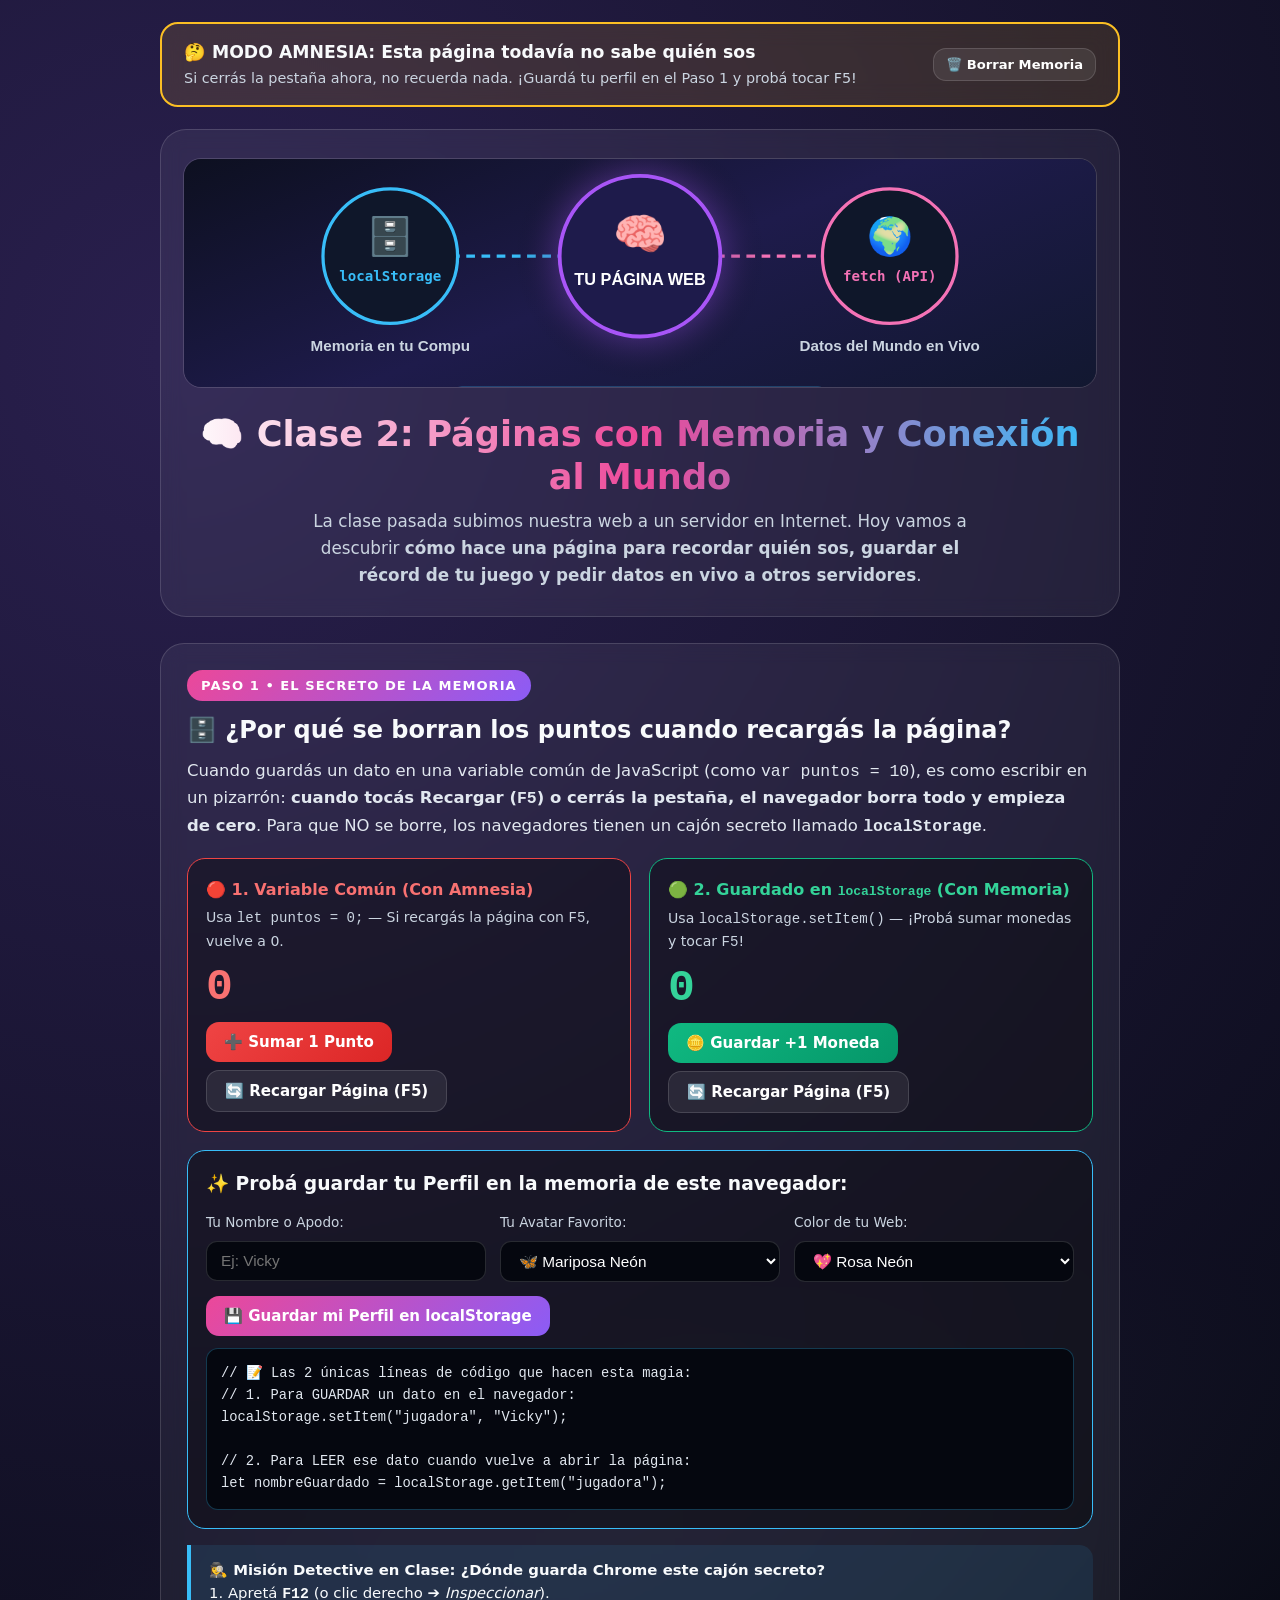
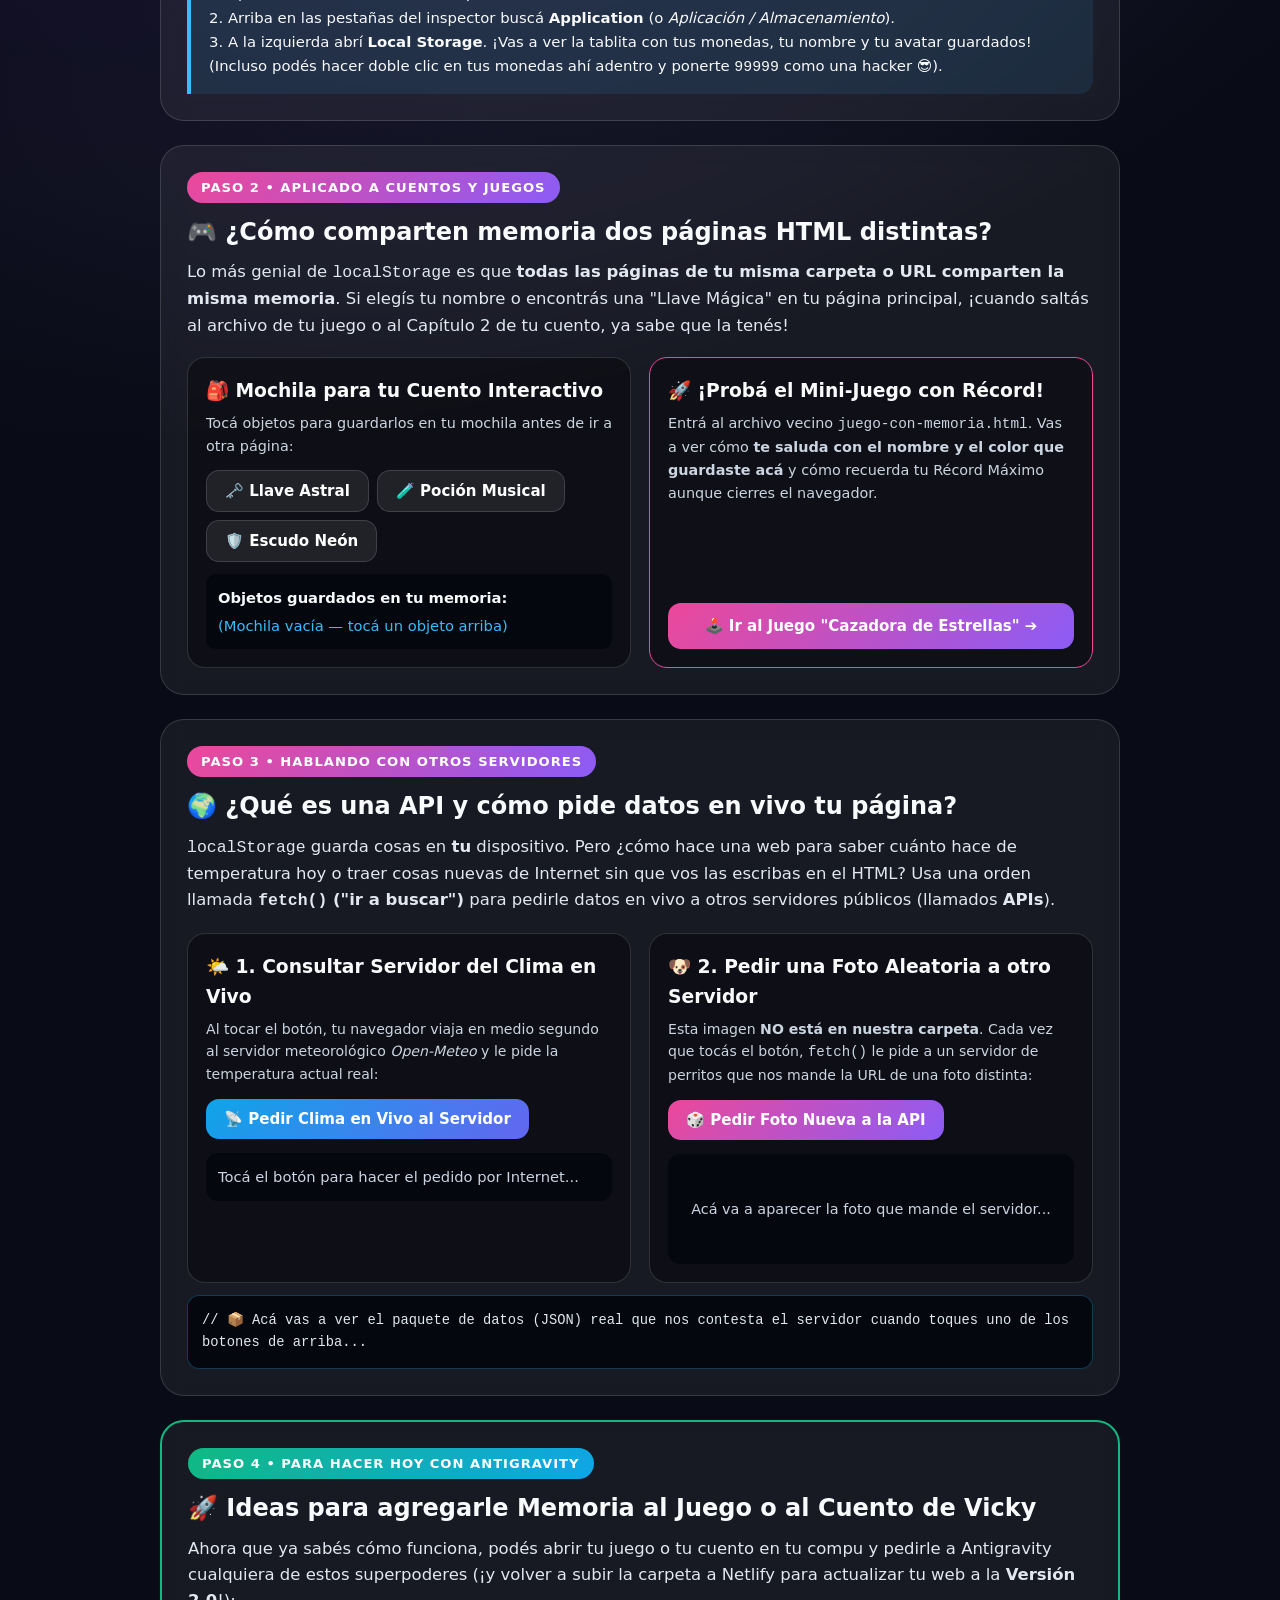
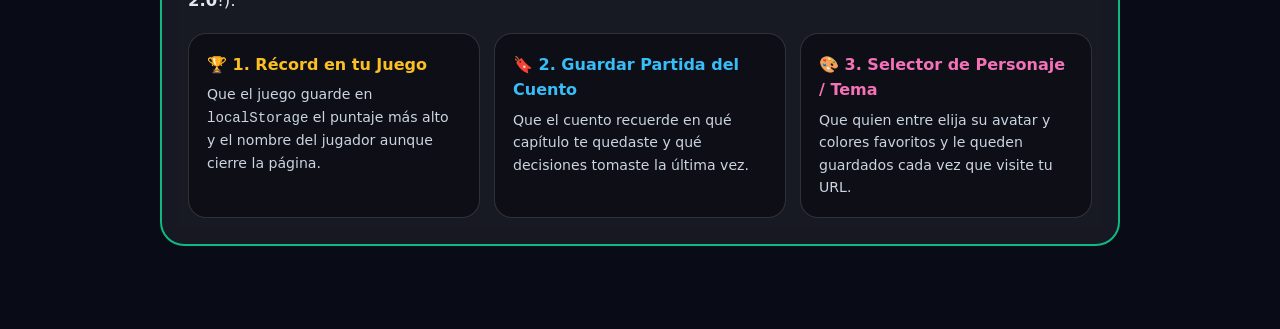
==== clase-2-memoria-y-datos/index.html @ f08ea5d2 "Agregar carpeta completa de Clase 2: Memoria (localStorage) y Datos en Vivo (APIs)" ====
<!DOCTYPE html>
<html lang="es">
<head>
  <meta charset="UTF-8">
  <meta name="viewport" content="width=device-width, initial-scale=1.0">
  <title>🧠 Clase 2: Cómo las Páginas Web tienen Memoria y Datos en Vivo</title>
  <link rel="stylesheet" href="estilos.css">
</head>
<body>

  <!-- Audios reales en nuestra carpeta -->
  <audio id="snd-moneda" src="audios/moneda-magica.wav"></audio>
  <audio id="snd-record" src="audios/super-record.wav"></audio>

  <div class="contenedor">

    <!-- 🚦 DETECTOR DE MEMORIA EN VIVO -->
    <div class="barra-memoria" id="banner-memoria">
      <div>
        <div id="titulo-memoria" style="font-weight: 800; font-size: 1.08rem;">
          🤔 MODO AMNESIA: Esta página todavía no sabe quién sos
        </div>
        <div id="sub-memoria" style="font-size: 0.9rem; color: var(--gris);">
          Si cerrás la pestaña ahora, no recuerda nada. ¡Guardá tu perfil en el Paso 1 y probá tocar F5!
        </div>
      </div>
      <button class="btn btn-borde" onclick="borrarTodaLaMemoria()" style="font-size:0.82rem; padding:8px 12px;">
        🗑️ Borrar Memoria
      </button>
    </div>

    <!-- 🌟 PORTADA -->
    <header class="hero">
      <img src="imagenes/cerebro-web.svg" alt="La Memoria de la Web">
      <h1 id="saludo-principal">🧠 Clase 2: Páginas con Memoria y Conexión al Mundo</h1>
      <p style="color: var(--gris); max-width: 680px; margin: 0 auto; font-size: 1.05rem;">
        La clase pasada subimos nuestra web a un servidor en Internet. Hoy vamos a descubrir <strong>cómo hace una página para recordar quién sos, guardar el récord de tu juego y pedir datos en vivo a otros servidores</strong>.
      </p>
    </header>

    <!-- =====================================================================
         PASO 1: POR QUÉ UNA WEB TIENE AMNESIA VS LOCALSTORAGE
         ===================================================================== -->
    <section class="paso-card">
      <span class="etiqueta-paso">Paso 1 • El Secreto de la Memoria</span>
      <h2>🗄️ ¿Por qué se borran los puntos cuando recargás la página?</h2>
      <p class="texto-guia">
        Cuando guardás un dato en una variable común de JavaScript (como <code>var puntos = 10</code>), es como escribir en un pizarrón: <strong>cuando tocás Recargar (<code>F5</code>) o cerrás la pestaña, el navegador borra todo y empieza de cero</strong>. Para que NO se borre, los navegadores tienen un cajón secreto llamado <strong><code>localStorage</code></strong>.
      </p>

      <div class="grilla-2">
        <!-- Contador SIN memoria -->
        <div class="caja-interna" style="border-color: var(--rojo);">
          <strong style="color: #f87171;">🔴 1. Variable Común (Con Amnesia)</strong>
          <p style="font-size: 0.88rem; color: var(--gris); margin-top: 4px;">
            Usa <code>let puntos = 0;</code> — Si recargás la página con <code>F5</code>, vuelve a 0.
          </p>
          <div class="numero-gigante" id="num-amnesia" style="color: #f87171;">0</div>
          <div style="display:flex; gap:8px; flex-wrap:wrap;">
            <button class="btn btn-rojo" onclick="sumarAmnesia()">➕ Sumar 1 Punto</button>
            <button class="btn btn-borde" onclick="location.reload()">🔄 Recargar Página (F5)</button>
          </div>
        </div>

        <!-- Contador CON localStorage -->
        <div class="caja-interna" style="border-color: var(--verde);">
          <strong style="color: #34d399;">🟢 2. Guardado en <code>localStorage</code> (Con Memoria)</strong>
          <p style="font-size: 0.88rem; color: var(--gris); margin-top: 4px;">
            Usa <code>localStorage.setItem()</code> — ¡Probá sumar monedas y tocar <code>F5</code>!
          </p>
          <div class="numero-gigante" id="num-memoria" style="color: #34d399;">0</div>
          <div style="display:flex; gap:8px; flex-wrap:wrap;">
            <button class="btn btn-verde" onclick="sumarMemoria()">🪙 Guardar +1 Moneda</button>
            <button class="btn btn-borde" onclick="location.reload()">🔄 Recargar Página (F5)</button>
          </div>
        </div>
      </div>

      <!-- Personalizador de Perfil en LocalStorage -->
      <div class="caja-interna" style="margin-top: 18px; border-color: var(--cyan);">
        <h3 style="margin-bottom: 10px;">✨ Probá guardar tu Perfil en la memoria de este navegador:</h3>
        <div class="grilla-3">
          <div>
            <label style="font-size:0.85rem; color:var(--gris);">Tu Nombre o Apodo:</label>
            <input type="text" id="inp-nombre" placeholder="Ej: Vicky">
          </div>
          <div>
            <label style="font-size:0.85rem; color:var(--gris);">Tu Avatar Favorito:</label>
            <select id="inp-avatar">
              <option value="🦋">🦋 Mariposa Neón</option>
              <option value="🚀">🚀 Astronauta</option>
              <option value="🎸">🎸 Estrella de Rock</option>
              <option value="🐱">🐱 Gatito Gamer</option>
              <option value="⚡">⚡ Rayo Mágico</option>
            </select>
          </div>
          <div>
            <label style="font-size:0.85rem; color:var(--gris);">Color de tu Web:</label>
            <select id="inp-color">
              <option value="#ec4899">💖 Rosa Neón</option>
              <option value="#38bdf8">💎 Cian Eléctrico</option>
              <option value="#10b981">🍀 Verde Esmeralda</option>
              <option value="#f59e0b">🌟 Dorado Solar</option>
            </select>
          </div>
        </div>
        <button class="btn" style="margin-top: 14px;" onclick="guardarPerfil()">
          💾 Guardar mi Perfil en localStorage
        </button>

        <div class="codigo-box">// 📝 Las 2 únicas líneas de código que hacen esta magia:
// 1. Para GUARDAR un dato en el navegador:
localStorage.setItem("jugadora", "Vicky");

// 2. Para LEER ese dato cuando vuelve a abrir la página:
let nombreGuardado = localStorage.getItem("jugadora");</div>
      </div>

      <div class="nota-detective">
        <strong>🕵️‍♀️ Misión Detective en Clase: ¿Dónde guarda Chrome este cajón secreto?</strong><br>
        1. Apretá <strong><code>F12</code></strong> (o clic derecho ➔ <em>Inspeccionar</em>).<br>
        2. Arriba en las pestañas del inspector buscá <strong>Application</strong> (o <em>Aplicación / Almacenamiento</em>).<br>
        3. A la izquierda abrí <strong>Local Storage</strong>. ¡Vas a ver la tablita con tus monedas, tu nombre y tu avatar guardados! (Incluso podés hacer doble clic en tus monedas ahí adentro y ponerte <code>99999</code> como una hacker 😎).
      </div>
    </section>

    <!-- =====================================================================
         PASO 2: MOCHILA DE CUENTO Y JUEGO CON RÉCORD COMPARTIDO
         ===================================================================== -->
    <section class="paso-card">
      <span class="etiqueta-paso">Paso 2 • Aplicado a Cuentos y Juegos</span>
      <h2>🎮 ¿Cómo comparten memoria dos páginas HTML distintas?</h2>
      <p class="texto-guia">
        Lo más genial de <code>localStorage</code> es que <strong>todas las páginas de tu misma carpeta o URL comparten la misma memoria</strong>. Si elegís tu nombre o encontrás una "Llave Mágica" en tu página principal, ¡cuando saltás al archivo de tu juego o al Capítulo 2 de tu cuento, ya sabe que la tenés!
      </p>

      <div class="grilla-2">
        <!-- Mochila de Inventario para Cuentos -->
        <div class="caja-interna">
          <h3>🎒 Mochila para tu Cuento Interactivo</h3>
          <p style="font-size:0.9rem; color:var(--gris); margin: 6px 0 12px;">
            Tocá objetos para guardarlos en tu mochila antes de ir a otra página:
          </p>
          <div style="display:flex; gap:8px; flex-wrap:wrap; margin-bottom:12px;">
            <button class="btn btn-borde" onclick="toggleItem('🗝️ Llave Astral')">🗝️ Llave Astral</button>
            <button class="btn btn-borde" onclick="toggleItem('🧪 Poción Musical')">🧪 Poción Musical</button>
            <button class="btn btn-borde" onclick="toggleItem('🛡️ Escudo Neón')">🛡️ Escudo Neón</button>
          </div>
          <div style="background:#05070f; padding:12px; border-radius:10px; font-size:0.92rem;">
            <strong>Objetos guardados en tu memoria:</strong>
            <div id="vista-mochila" style="color:var(--cyan); margin-top:4px;">(Mochila vacía)</div>
          </div>
        </div>

        <!-- Salto al Mini-Juego con Memoria -->
        <div class="caja-interna" style="display:flex; flex-direction:column; justify-content:space-between; border-color: var(--acento);">
          <div>
            <h3>🚀 ¡Probá el Mini-Juego con Récord!</h3>
            <p style="font-size:0.9rem; color:var(--gris); margin: 6px 0 14px;">
              Entrá al archivo vecino <code>juego-con-memoria.html</code>. Vas a ver cómo <strong>te saluda con el nombre y el color que guardaste acá</strong> y cómo recuerda tu Récord Máximo aunque cierres el navegador.
            </p>
          </div>
          <a class="btn" href="juego-con-memoria.html">
            🕹️ Ir al Juego "Cazadora de Estrellas" ➔
          </a>
        </div>
      </div>
    </section>

    <!-- =====================================================================
         PASO 3: CONEXIÓN AL MUNDO REAL (FETCH Y APIs)
         ===================================================================== -->
    <section class="paso-card">
      <span class="etiqueta-paso">Paso 3 • Hablando con Otros Servidores</span>
      <h2>🌍 ¿Qué es una API y cómo pide datos en vivo tu página?</h2>
      <p class="texto-guia">
        <code>localStorage</code> guarda cosas en <strong>tu</strong> dispositivo. Pero ¿cómo hace una web para saber cuánto hace de temperatura hoy o traer cosas nuevas de Internet sin que vos las escribas en el HTML? Usa una orden llamada <strong><code>fetch()</code> ("ir a buscar")</strong> para pedirle datos en vivo a otros servidores públicos (llamados <strong>APIs</strong>).
      </p>

      <div class="grilla-2">
        <!-- Botón 1: Clima Real en Vivo -->
        <div class="caja-interna">
          <h3>🌤️ 1. Consultar Servidor del Clima en Vivo</h3>
          <p style="font-size:0.88rem; color:var(--gris); margin:6px 0 14px;">
            Al tocar el botón, tu navegador viaja en medio segundo al servidor meteorológico <em>Open-Meteo</em> y le pide la temperatura actual real:
          </p>
          <button class="btn btn-cyan" onclick="pedirClimaReal()">
            📡 Pedir Clima en Vivo al Servidor
          </button>
          <div id="resultado-clima" style="margin-top:14px; padding:12px; border-radius:12px; background:#05070f; font-size:0.92rem; color:var(--gris);">
            Tocá el botón para hacer el pedido por Internet...
          </div>
        </div>

        <!-- Botón 2: Personaje / Mascota desde otro Servidor -->
        <div class="caja-interna">
          <h3>🐶 2. Pedir una Foto Aleatoria a otro Servidor</h3>
          <p style="font-size:0.88rem; color:var(--gris); margin:6px 0 14px;">
            Esta imagen <strong>NO está en nuestra carpeta</strong>. Cada vez que tocás el botón, <code>fetch()</code> le pide a un servidor de perritos que nos mande la URL de una foto distinta:
          </p>
          <button class="btn" onclick="pedirPerritoReal()">
            🎲 Pedir Foto Nueva a la API
          </button>
          <div id="resultado-perrito" style="margin-top:14px; text-align:center; min-height:110px; display:flex; align-items:center; justify-content:center; background:#05070f; border-radius:12px; padding:10px;">
            <span style="color:var(--gris); font-size:0.9rem;">Acá va a aparecer la foto que mande el servidor...</span>
          </div>
        </div>
      </div>

      <div class="codigo-box" id="box-json-vivo">// 📦 Acá vas a ver el paquete de datos (JSON) real que nos contesta el servidor cuando toques uno de los botones de arriba...</div>
    </section>

    <!-- =====================================================================
         PASO 4: RESUMEN PARA USAR EN LOS PROYECTOS DE VICKY
         ===================================================================== -->
    <section class="paso-card" style="border: 2px solid var(--verde);">
      <span class="etiqueta-paso" style="background: linear-gradient(135deg, #10b981, #0ea5e9);">Paso 4 • Para hacer hoy con Antigravity</span>
      <h2>🚀 Ideas para agregarle Memoria al Juego o al Cuento de Vicky</h2>
      <p class="texto-guia">
        Ahora que ya sabés cómo funciona, podés abrir tu juego o tu cuento en tu compu y pedirle a Antigravity cualquiera de estos superpoderes (¡y volver a subir la carpeta a Netlify para actualizar tu web a la <strong>Versión 2.0</strong>!):
      </p>

      <div class="grilla-3">
        <div class="caja-interna">
          <strong style="color:var(--ambar);">🏆 1. Récord en tu Juego</strong>
          <p style="font-size:0.88rem; color:var(--gris); margin-top:6px;">
            Que el juego guarde en <code>localStorage</code> el puntaje más alto y el nombre del jugador aunque cierre la página.
          </p>
        </div>
        <div class="caja-interna">
          <strong style="color:var(--cyan);">🔖 2. Guardar Partida del Cuento</strong>
          <p style="font-size:0.88rem; color:var(--gris); margin-top:6px;">
            Que el cuento recuerde en qué capítulo te quedaste y qué decisiones tomaste la última vez.
          </p>
        </div>
        <div class="caja-interna">
          <strong style="color:#f472b6;">🎨 3. Selector de Personaje / Tema</strong>
          <p style="font-size:0.88rem; color:var(--gris); margin-top:6px;">
            Que quien entre elija su avatar y colores favoritos y le queden guardados cada vez que visite tu URL.
          </p>
        </div>
      </div>
    </section>

  </div>

  <script>
    // 1. Variable común (se borra al recargar)
    let puntosConAmnesia = 0;

    function sonarMoneda() {
      const a = document.getElementById('snd-moneda');
      a.currentTime = 0;
      a.play().catch(() => {});
    }

    function sonarRecord() {
      const a = document.getElementById('snd-record');
      a.currentTime = 0;
      a.play().catch(() => {});
    }

    function sumarAmnesia() {
      puntosConAmnesia = puntosConAmnesia + 1;
      document.getElementById('num-amnesia').textContent = puntosConAmnesia;
    }

    function sumarMemoria() {
      sonarMoneda();
      let monedasActuales = Number(localStorage.getItem('vicky_monedas') || 0);
      monedasActuales = monedasActuales + 1;
      localStorage.setItem('vicky_monedas', monedasActuales);
      document.getElementById('num-memoria').textContent = monedasActuales;
    }

    function guardarPerfil() {
      const nombre = document.getElementById('inp-nombre').value.trim() || 'Vicky';
      const avatar = document.getElementById('inp-avatar').value;
      const color = document.getElementById('inp-color').value;

      localStorage.setItem('vicky_nombre', nombre);
      localStorage.setItem('vicky_avatar', avatar);
      localStorage.setItem('vicky_color', color);

      sonarRecord();
      cargarDatosGuardados();
    }

    function toggleItem(item) {
      sonarMoneda();
      let mochila = JSON.parse(localStorage.getItem('vicky_mochila') || '[]');
      if (mochila.includes(item)) {
        mochila = mochila.filter(x => x !== item);
      } else {
        mochila.push(item);
      }
      localStorage.setItem('vicky_mochila', JSON.stringify(mochila));
      mostrarMochila();
    }

    function mostrarMochila() {
      const mochila = JSON.parse(localStorage.getItem('vicky_mochila') || '[]');
      const div = document.getElementById('vista-mochila');
      div.textContent = mochila.length > 0 ? mochila.join('  •  ') : '(Mochila vacía — tocá un objeto arriba)';
    }

    function cargarDatosGuardados() {
      // Monedas
      const monedas = Number(localStorage.getItem('vicky_monedas') || 0);
      document.getElementById('num-memoria').textContent = monedas;

      // Perfil
      const nombre = localStorage.getItem('vicky_nombre');
      const avatar = localStorage.getItem('vicky_avatar') || '🦋';
      const color = localStorage.getItem('vicky_color') || '#ec4899';

      document.documentElement.style.setProperty('--acento', color);

      if (nombre) {
        document.getElementById('inp-nombre').value = nombre;
        document.getElementById('inp-avatar').value = avatar;
        document.getElementById('inp-color').value = color;

        const banner = document.getElementById('banner-memoria');
        banner.classList.add('activa');
        document.getElementById('titulo-memoria').innerHTML = `🧠 ¡MEMORIA ACTIVADA! Hola de nuevo, ${avatar} ${nombre}`;
        document.getElementById('sub-memoria').innerHTML = `Leído automáticamente desde <code>localStorage</code>. ¡Aunque cierres la pestaña o toques F5, el navegador te recuerda!`;
        document.getElementById('saludo-principal').textContent = `${avatar} El Laboratorio con Memoria de ${nombre}`;
      }

      mostrarMochila();
    }

    function borrarTodaLaMemoria() {
      localStorage.clear();
      location.reload();
    }

    // PASO 3: Pedidos reales a APIs públicas con fetch()
    async function pedirClimaReal() {
      const caja = document.getElementById('resultado-clima');
      const jsonBox = document.getElementById('box-json-vivo');
      caja.innerHTML = '⏳ Viajando al servidor de Open-Meteo...';
      try {
        const resp = await fetch('https://api.open-meteo.com/v1/forecast?latitude=-34.6037&longitude=-58.3816&current_weather=true');
        const datos = await resp.json();
        sonarMoneda();
        const temp = datos.current_weather.temperature;
        const viento = datos.current_weather.windspeed;
        caja.innerHTML = `<strong style="color:#34d399; font-size:1.1rem;">🌡️ Temperatura actual: ${temp} °C</strong><br><span style="color:#cbd5e1;">💨 Viento: ${viento} km/h (Datos traídos en vivo desde otro servidor)</span>`;
        jsonBox.textContent = '// 📦 Respuesta real en formato JSON que mandó el servidor del clima:\n' + JSON.stringify(datos.current_weather, null, 2);
      } catch (err) {
        caja.innerHTML = '⚠️ Necesitás estar conectada a Internet para consultar el servidor del clima.';
      }
    }

    async function pedirPerritoReal() {
      const caja = document.getElementById('resultado-perrito');
      const jsonBox = document.getElementById('box-json-vivo');
      caja.innerHTML = '⏳ Pidiendo foto al servidor...';
      try {
        const resp = await fetch('https://dog.ceo/api/breeds/image/random');
        const datos = await resp.json();
        sonarRecord();
        caja.innerHTML = `<img src="${datos.message}" alt="Perrito de la API" style="max-height:170px; border-radius:12px; border:2px solid var(--acento);">`;
        jsonBox.textContent = '// 📦 Respuesta real en formato JSON que mandó el servidor Dog CEO:\n' + JSON.stringify(datos, null, 2);
      } catch (err) {
        caja.innerHTML = '⚠️ Necesitás conexión a Internet para pedir la imagen a la API.';
      }
    }

    window.addEventListener('DOMContentLoaded', cargarDatosGuardados);
  </script>
</body>
</html>
---- clase-2-memoria-y-datos/estilos.css ----
:root {
  --acento: #ec4899;
  --secundario: #8b5cf6;
  --cyan: #38bdf8;
  --verde: #10b981;
  --ambar: #fbbf24;
  --rojo: #ef4444;
  --fondo: #090b16;
  --tarjeta: rgba(255, 255, 255, 0.06);
  --borde: rgba(255, 255, 255, 0.14);
  --texto: #f8fafc;
  --gris: #cbd5e1;
}

* { box-sizing: border-box; margin: 0; padding: 0; }

body {
  font-family: 'Segoe UI', system-ui, -apple-system, sans-serif;
  background: radial-gradient(circle at 15% 10%, rgba(139, 92, 246, 0.25) 0%, var(--fondo) 50%),
              radial-gradient(circle at 85% 85%, rgba(56, 189, 248, 0.18) 0%, var(--fondo) 55%);
  color: var(--texto);
  min-height: 100vh;
  padding: 22px 16px 70px;
  line-height: 1.6;
}

.contenedor { max-width: 960px; margin: 0 auto; }

.barra-memoria {
  display: flex;
  flex-wrap: wrap;
  align-items: center;
  justify-content: space-between;
  gap: 12px;
  padding: 15px 22px;
  border-radius: 18px;
  margin-bottom: 22px;
  background: rgba(251, 191, 36, 0.13);
  border: 2px solid var(--ambar);
  backdrop-filter: blur(12px);
  transition: all 0.3s ease;
}

.barra-memoria.activa {
  background: rgba(16, 185, 129, 0.16);
  border-color: var(--verde);
  box-shadow: 0 0 28px rgba(16, 185, 129, 0.2);
}

.hero {
  text-align: center;
  background: var(--tarjeta);
  border: 1px solid var(--borde);
  border-radius: 26px;
  padding: 28px 22px;
  margin-bottom: 26px;
  backdrop-filter: blur(10px);
}

.hero img {
  width: 100%;
  max-height: 230px;
  object-fit: cover;
  border-radius: 18px;
  margin-bottom: 18px;
  border: 1px solid var(--borde);
}

h1 {
  font-size: 2.2rem;
  line-height: 1.2;
  margin-bottom: 10px;
  background: linear-gradient(90deg, #fff, var(--acento), var(--cyan));
  -webkit-background-clip: text;
  -webkit-text-fill-color: transparent;
}

.paso-card {
  background: var(--tarjeta);
  border: 1px solid var(--borde);
  border-radius: 24px;
  padding: 26px;
  margin-bottom: 24px;
  backdrop-filter: blur(10px);
}

.etiqueta-paso {
  display: inline-block;
  background: linear-gradient(135deg, var(--acento), var(--secundario));
  color: #fff;
  font-weight: 800;
  font-size: 0.82rem;
  text-transform: uppercase;
  letter-spacing: 1px;
  padding: 5px 14px;
  border-radius: 999px;
  margin-bottom: 10px;
}

.paso-card h2 { font-size: 1.5rem; margin-bottom: 8px; }
.texto-guia { color: #e2e8f0; font-size: 1.03rem; margin-bottom: 18px; }

.grilla-2 {
  display: grid;
  grid-template-columns: repeat(auto-fit, minmax(290px, 1fr));
  gap: 18px;
}

.grilla-3 {
  display: grid;
  grid-template-columns: repeat(auto-fit, minmax(220px, 1fr));
  gap: 14px;
}

.caja-interna {
  background: rgba(0, 0, 0, 0.36);
  border: 1px solid var(--borde);
  border-radius: 18px;
  padding: 18px;
}

.numero-gigante {
  font-size: 2.8rem;
  font-weight: 800;
  line-height: 1.1;
  margin: 10px 0;
  font-family: Consolas, monospace;
}

.btn {
  display: inline-flex;
  align-items: center;
  justify-content: center;
  gap: 8px;
  font-family: inherit;
  font-weight: 700;
  font-size: 0.94rem;
  padding: 11px 18px;
  border-radius: 13px;
  border: none;
  cursor: pointer;
  text-decoration: none;
  color: #fff;
  background: linear-gradient(135deg, var(--acento), var(--secundario));
  transition: transform 0.15s ease, opacity 0.15s ease;
}

.btn:hover { transform: translateY(-2px); opacity: 0.95; }
.btn-verde { background: linear-gradient(135deg, #10b981, #059669); }
.btn-cyan { background: linear-gradient(135deg, #0ea5e9, #6366f1); }
.btn-rojo { background: linear-gradient(135deg, #ef4444, #dc2626); }
.btn-borde { background: rgba(255,255,255,0.08); border: 1px solid var(--borde); }

.codigo-box {
  font-family: Consolas, 'Courier New', monospace;
  font-size: 0.86rem;
  background: #05070f;
  color: #e2e8f0;
  padding: 14px;
  border-radius: 12px;
  border: 1px solid rgba(56, 189, 248, 0.28);
  overflow-x: auto;
  white-space: pre-wrap;
  margin-top: 12px;
}

input[type="text"], select {
  width: 100%;
  padding: 10px 14px;
  border-radius: 11px;
  border: 1px solid var(--borde);
  background: #05070f;
  color: #fff;
  font-size: 0.96rem;
  margin-top: 6px;
}

.nota-detective {
  margin-top: 16px;
  padding: 14px 18px;
  border-left: 4px solid var(--cyan);
  background: rgba(56, 189, 248, 0.1);
  border-radius: 0 14px 14px 0;
  font-size: 0.93rem;
}
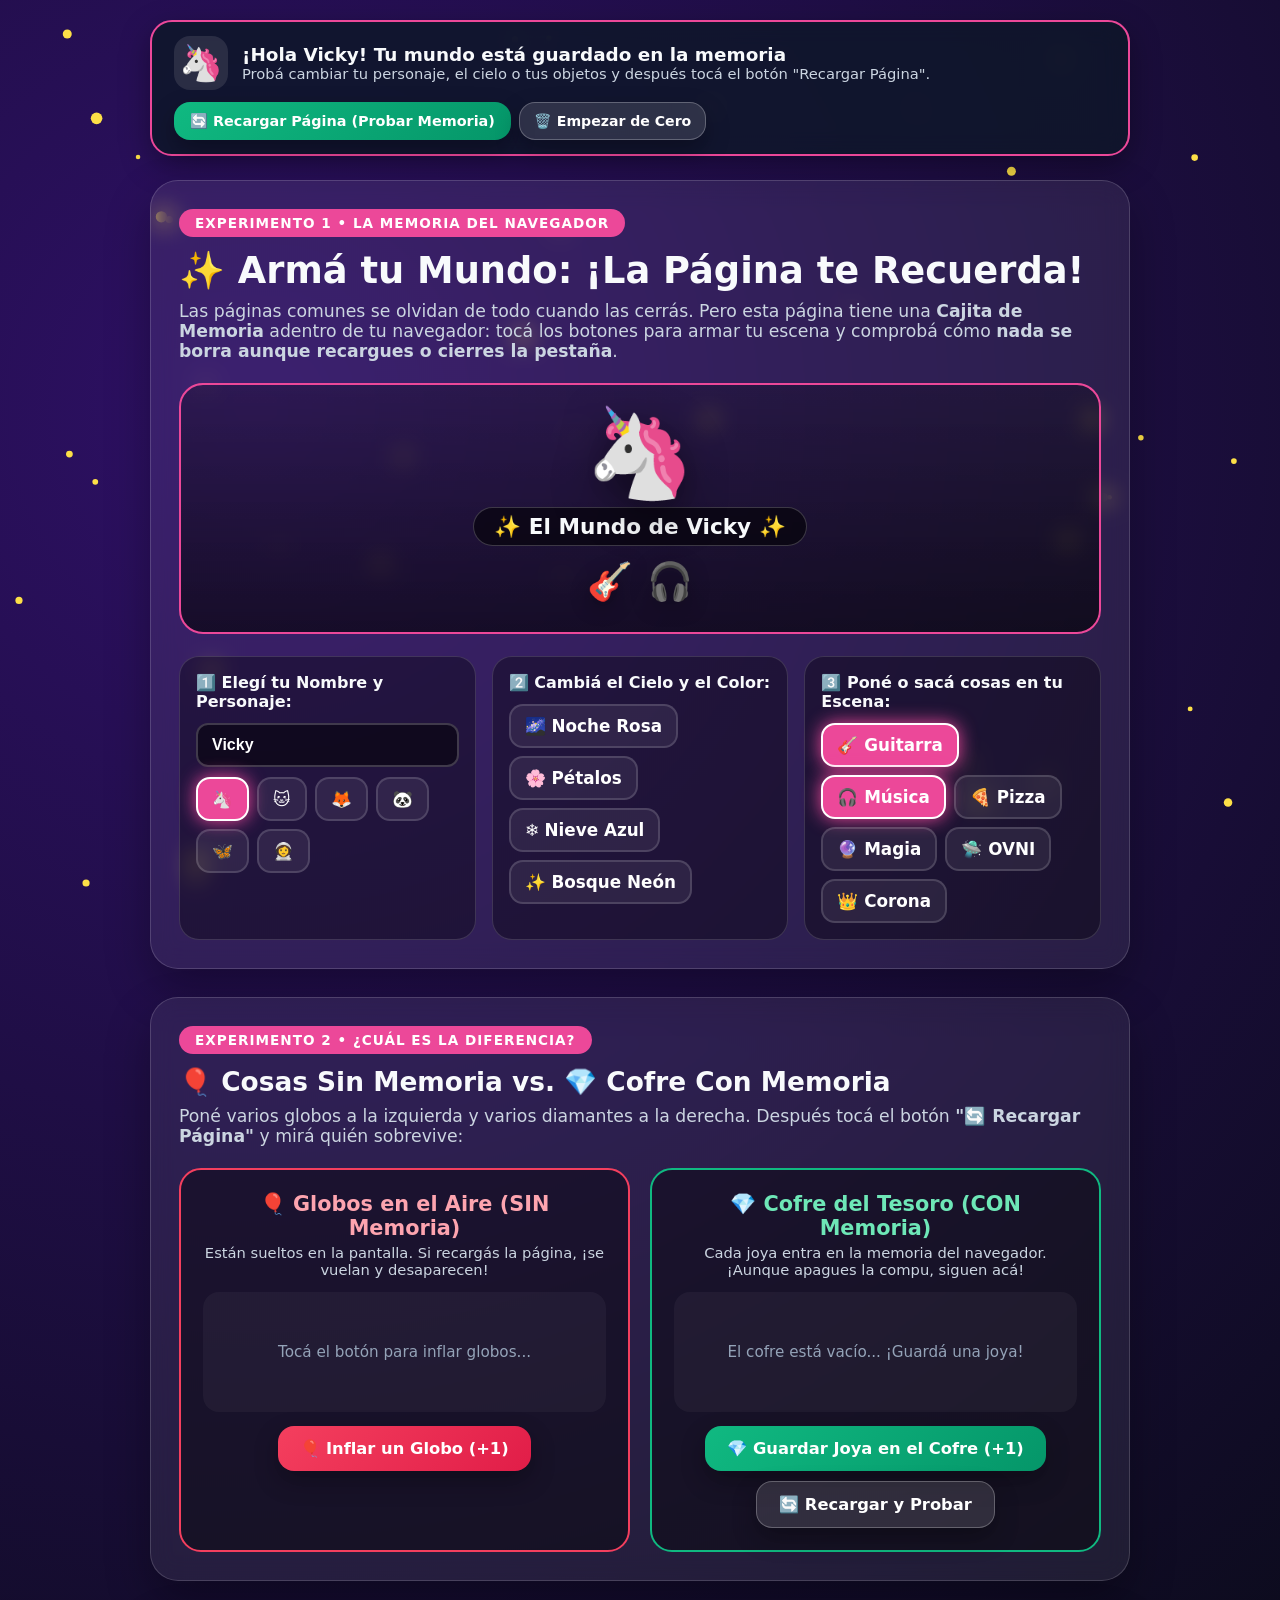
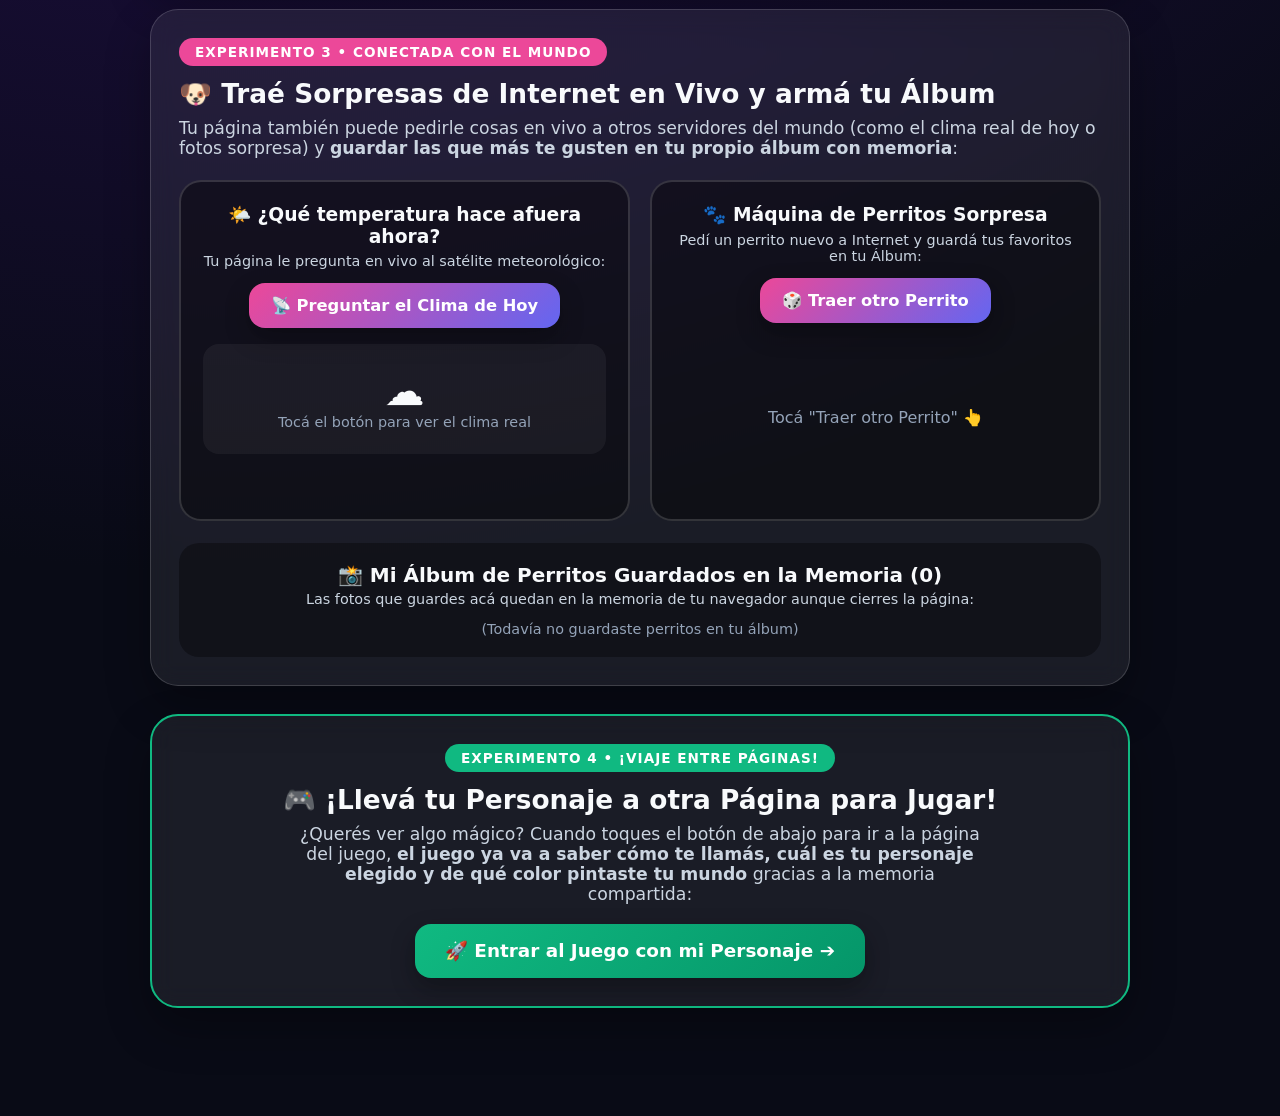
==== commit 78fe3ebd: "Hacer Clase 2 100% visual, grafica e interactiva sin referencias de programacion" ====
--- a/clase-2-memoria-y-datos/index.html
+++ b/clase-2-memoria-y-datos/index.html
@@ -3,373 +3,807 @@
 <head>
   <meta charset="UTF-8">
   <meta name="viewport" content="width=device-width, initial-scale=1.0">
-  <title>🧠 Clase 2: Cómo las Páginas Web tienen Memoria y Datos en Vivo</title>
-  <link rel="stylesheet" href="estilos.css">
+  <title>✨ Mundo con Memoria: Todo lo que tocás queda guardado</title>
+  <style>
+    :root {
+      --acento: #ec4899;
+      --fondo-1: #2e1065;
+      --fondo-2: #090b16;
+    }
+
+    * { box-sizing: border-box; margin: 0; padding: 0; }
+
+    body {
+      font-family: 'Segoe UI', system-ui, -apple-system, sans-serif;
+      background: radial-gradient(circle at 20% 15%, var(--fondo-1) 0%, var(--fondo-2) 70%);
+      color: #f8fafc;
+      min-height: 100vh;
+      padding: 20px 16px 80px;
+      transition: background 0.5s ease;
+      overflow-x: hidden;
+    }
+
+    #lienzo-clima {
+      position: fixed;
+      inset: 0;
+      pointer-events: none;
+      z-index: 0;
+    }
+
+    .contenedor {
+      max-width: 980px;
+      margin: 0 auto;
+      position: relative;
+      z-index: 2;
+    }
+
+    /* Barra superior visual de estado de la memoria */
+    .barra-top {
+      display: flex;
+      flex-wrap: wrap;
+      align-items: center;
+      justify-content: space-between;
+      gap: 12px;
+      background: rgba(15, 23, 42, 0.85);
+      border: 2px solid var(--acento);
+      border-radius: 22px;
+      padding: 14px 22px;
+      margin-bottom: 24px;
+      backdrop-filter: blur(12px);
+      box-shadow: 0 10px 30px rgba(0,0,0,0.35);
+    }
+
+    .estado-izq {
+      display: flex;
+      align-items: center;
+      gap: 14px;
+    }
+
+    .icono-estado {
+      font-size: 2.2rem;
+      background: rgba(255,255,255,0.1);
+      width: 54px;
+      height: 54px;
+      border-radius: 16px;
+      display: flex;
+      align-items: center;
+      justify-content: center;
+    }
+
+    /* Tarjetas grandes */
+    .bloque {
+      background: rgba(255, 255, 255, 0.07);
+      border: 1px solid rgba(255, 255, 255, 0.16);
+      border-radius: 28px;
+      padding: 28px;
+      margin-bottom: 28px;
+      backdrop-filter: blur(12px);
+      box-shadow: 0 20px 45px rgba(0,0,0,0.3);
+    }
+
+    .paso-pill {
+      display: inline-block;
+      background: var(--acento);
+      color: #fff;
+      font-weight: 800;
+      font-size: 0.85rem;
+      text-transform: uppercase;
+      letter-spacing: 1px;
+      padding: 6px 16px;
+      border-radius: 999px;
+      margin-bottom: 12px;
+    }
+
+    h1 {
+      font-size: 2.3rem;
+      line-height: 1.2;
+      margin-bottom: 8px;
+    }
+
+    h2 {
+      font-size: 1.65rem;
+      margin-bottom: 8px;
+    }
+
+    .bajada {
+      color: #cbd5e1;
+      font-size: 1.08rem;
+      margin-bottom: 22px;
+    }
+
+    /* ESCENA VISUAL INTERACTIVA DEL CUARTO / MUNDO */
+    .escenario-mundo {
+      position: relative;
+      min-height: 250px;
+      border-radius: 24px;
+      background: linear-gradient(180deg, rgba(0,0,0,0.25) 0%, rgba(0,0,0,0.6) 100%);
+      border: 2px solid var(--acento);
+      display: flex;
+      flex-direction: column;
+      align-items: center;
+      justify-content: center;
+      padding: 24px;
+      margin-bottom: 22px;
+      overflow: hidden;
+      transition: all 0.4s ease;
+    }
+
+    .personaje-gigante {
+      font-size: 5.5rem;
+      line-height: 1;
+      filter: drop-shadow(0 12px 20px rgba(0,0,0,0.5));
+      animation: flotar 3s ease-in-out infinite;
+      cursor: pointer;
+      user-select: none;
+    }
+
+    @keyframes flotar {
+      0%, 100% { transform: translateY(0px) scale(1); }
+      50% { transform: translateY(-10px) scale(1.05); }
+    }
+
+    .nombre-en-escena {
+      margin-top: 10px;
+      font-size: 1.35rem;
+      font-weight: 800;
+      background: rgba(0,0,0,0.55);
+      padding: 6px 20px;
+      border-radius: 999px;
+      border: 1px solid rgba(255,255,255,0.2);
+    }
+
+    .fila-stickers-escena {
+      display: flex;
+      gap: 14px;
+      flex-wrap: wrap;
+      justify-content: center;
+      margin-top: 14px;
+      min-height: 48px;
+    }
+
+    .sticker-item {
+      font-size: 2.3rem;
+      animation: saltar 0.35s ease;
+      filter: drop-shadow(0 5px 10px rgba(0,0,0,0.4));
+    }
+
+    @keyframes saltar {
+      0% { transform: scale(0); }
+      70% { transform: scale(1.25); }
+      100% { transform: scale(1); }
+    }
+
+    /* Botoneras visuales de elección */
+    .controles-grid {
+      display: grid;
+      grid-template-columns: repeat(auto-fit, minmax(260px, 1fr));
+      gap: 16px;
+    }
+
+    .panel-opciones {
+      background: rgba(0,0,0,0.35);
+      border: 1px solid rgba(255,255,255,0.14);
+      border-radius: 20px;
+      padding: 16px;
+    }
+
+    .panel-opciones h3 {
+      font-size: 1rem;
+      margin-bottom: 12px;
+      color: #f8fafc;
+    }
+
+    .botones-opciones {
+      display: flex;
+      gap: 8px;
+      flex-wrap: wrap;
+    }
+
+    .chip-btn {
+      font-family: inherit;
+      font-size: 1.05rem;
+      font-weight: 700;
+      padding: 10px 14px;
+      border-radius: 14px;
+      border: 2px solid rgba(255,255,255,0.15);
+      background: rgba(255,255,255,0.07);
+      color: #fff;
+      cursor: pointer;
+      transition: all 0.15s ease;
+    }
+
+    .chip-btn:hover {
+      transform: scale(1.06);
+      border-color: var(--acento);
+    }
+
+    .chip-btn.activo {
+      background: var(--acento);
+      border-color: #fff;
+      box-shadow: 0 0 18px var(--acento);
+    }
+
+    /* Experimento 2: Globos que se borran vs Cofre que recuerda */
+    .comparacion-grid {
+      display: grid;
+      grid-template-columns: repeat(auto-fit, minmax(300px, 1fr));
+      gap: 20px;
+    }
+
+    .caja-experimento {
+      background: rgba(0,0,0,0.4);
+      border-radius: 22px;
+      padding: 22px;
+      text-align: center;
+      border: 2px solid rgba(255,255,255,0.15);
+    }
+
+    .vidriera-objetos {
+      min-height: 120px;
+      background: rgba(255,255,255,0.04);
+      border-radius: 16px;
+      padding: 14px;
+      margin: 14px 0;
+      display: flex;
+      flex-wrap: wrap;
+      align-items: center;
+      justify-content: center;
+      gap: 8px;
+      font-size: 2.1rem;
+    }
+
+    .btn-grande {
+      display: inline-flex;
+      align-items: center;
+      justify-content: center;
+      gap: 10px;
+      font-family: inherit;
+      font-weight: 800;
+      font-size: 1.02rem;
+      padding: 13px 22px;
+      border-radius: 16px;
+      border: none;
+      cursor: pointer;
+      color: #fff;
+      background: linear-gradient(135deg, var(--acento), #6366f1);
+      box-shadow: 0 10px 24px rgba(0,0,0,0.3);
+      text-decoration: none;
+      transition: transform 0.15s ease;
+    }
+
+    .btn-grande:hover { transform: translateY(-2px) scale(1.02); }
+    .btn-verde { background: linear-gradient(135deg, #10b981, #059669); }
+    .btn-rojo { background: linear-gradient(135deg, #f43f5e, #e11d48); }
+    .btn-neutro { background: rgba(255,255,255,0.12); border: 1px solid rgba(255,255,255,0.25); }
+
+    /* Polaroids de perritos */
+    .polaroid {
+      background: #fff;
+      color: #0f172a;
+      padding: 10px 10px 14px;
+      border-radius: 14px;
+      box-shadow: 0 10px 25px rgba(0,0,0,0.4);
+      display: inline-block;
+      max-width: 220px;
+      animation: saltar 0.3s ease;
+    }
+
+    .polaroid img {
+      width: 195px;
+      height: 155px;
+      object-fit: cover;
+      border-radius: 8px;
+      display: block;
+    }
+
+    .album-grid {
+      display: flex;
+      flex-wrap: wrap;
+      gap: 14px;
+      margin-top: 14px;
+      justify-content: center;
+    }
+
+    .polaroid-mini {
+      background: #fff;
+      color: #0f172a;
+      padding: 6px 6px 10px;
+      border-radius: 10px;
+      width: 120px;
+      text-align: center;
+      font-size: 0.78rem;
+      font-weight: 700;
+      box-shadow: 0 6px 16px rgba(0,0,0,0.35);
+    }
+
+    .polaroid-mini img {
+      width: 108px;
+      height: 88px;
+      object-fit: cover;
+      border-radius: 6px;
+    }
+
+    input.input-lindo {
+      width: 100%;
+      padding: 11px 14px;
+      border-radius: 12px;
+      border: 2px solid rgba(255,255,255,0.2);
+      background: rgba(0,0,0,0.5);
+      color: #fff;
+      font-size: 1rem;
+      font-weight: 700;
+    }
+  </style>
 </head>
 <body>
 
-  <!-- Audios reales en nuestra carpeta -->
+  <canvas id="lienzo-clima"></canvas>
+
   <audio id="snd-moneda" src="audios/moneda-magica.wav"></audio>
   <audio id="snd-record" src="audios/super-record.wav"></audio>
 
   <div class="contenedor">
 
-    <!-- 🚦 DETECTOR DE MEMORIA EN VIVO -->
-    <div class="barra-memoria" id="banner-memoria">
-      <div>
-        <div id="titulo-memoria" style="font-weight: 800; font-size: 1.08rem;">
-          🤔 MODO AMNESIA: Esta página todavía no sabe quién sos
-        </div>
-        <div id="sub-memoria" style="font-size: 0.9rem; color: var(--gris);">
-          Si cerrás la pestaña ahora, no recuerda nada. ¡Guardá tu perfil en el Paso 1 y probá tocar F5!
+    <!-- 🚦 BARRA DE MEMORIA SIEMPRE VISIBLE -->
+    <div class="barra-top">
+      <div class="estado-izq">
+        <div class="icono-estado" id="icono-barra">🧠</div>
+        <div>
+          <div id="texto-barra-titulo" style="font-weight: 800; font-size: 1.15rem;">
+            ¡Todo lo que toques acá abajo queda guardado en la memoria!
+          </div>
+          <div id="texto-barra-sub" style="font-size: 0.92rem; color: #cbd5e1;">
+            Probá cambiar tu personaje, el cielo o tus objetos y después tocá el botón "Recargar Página".
+          </div>
         </div>
       </div>
-      <button class="btn btn-borde" onclick="borrarTodaLaMemoria()" style="font-size:0.82rem; padding:8px 12px;">
-        🗑️ Borrar Memoria
-      </button>
+      <div style="display:flex; gap:8px; flex-wrap:wrap;">
+        <button class="btn-grande btn-verde" onclick="location.reload()" style="padding:10px 16px; font-size:0.9rem;">
+          🔄 Recargar Página (Probar Memoria)
+        </button>
+        <button class="btn-grande btn-neutro" onclick="reiniciarTodo()" style="padding:10px 14px; font-size:0.88rem;">
+          🗑️ Empezar de Cero
+        </button>
+      </div>
     </div>
 
-    <!-- 🌟 PORTADA -->
-    <header class="hero">
-      <img src="imagenes/cerebro-web.svg" alt="La Memoria de la Web">
-      <h1 id="saludo-principal">🧠 Clase 2: Páginas con Memoria y Conexión al Mundo</h1>
-      <p style="color: var(--gris); max-width: 680px; margin: 0 auto; font-size: 1.05rem;">
-        La clase pasada subimos nuestra web a un servidor en Internet. Hoy vamos a descubrir <strong>cómo hace una página para recordar quién sos, guardar el récord de tu juego y pedir datos en vivo a otros servidores</strong>.
+    <!-- =====================================================================
+         PASO 1: TU MUNDO PERSONALIZADO CON MEMORIA
+         ===================================================================== -->
+    <section class="bloque">
+      <span class="paso-pill">Experimento 1 • La Memoria del Navegador</span>
+      <h1>✨ Armá tu Mundo: ¡La Página te Recuerda!</h1>
+      <p class="bajada">
+        Las páginas comunes se olvidan de todo cuando las cerrás. Pero esta página tiene una <strong>Cajita de Memoria</strong> adentro de tu navegador: tocá los botones para armar tu escena y comprobá cómo <strong>nada se borra aunque recargues o cierres la pestaña</strong>.
       </p>
-    </header>
-
-    <!-- =====================================================================
-         PASO 1: POR QUÉ UNA WEB TIENE AMNESIA VS LOCALSTORAGE
-         ===================================================================== -->
-    <section class="paso-card">
-      <span class="etiqueta-paso">Paso 1 • El Secreto de la Memoria</span>
-      <h2>🗄️ ¿Por qué se borran los puntos cuando recargás la página?</h2>
-      <p class="texto-guia">
-        Cuando guardás un dato en una variable común de JavaScript (como <code>var puntos = 10</code>), es como escribir en un pizarrón: <strong>cuando tocás Recargar (<code>F5</code>) o cerrás la pestaña, el navegador borra todo y empieza de cero</strong>. Para que NO se borre, los navegadores tienen un cajón secreto llamado <strong><code>localStorage</code></strong>.
-      </p>
-
-      <div class="grilla-2">
-        <!-- Contador SIN memoria -->
-        <div class="caja-interna" style="border-color: var(--rojo);">
-          <strong style="color: #f87171;">🔴 1. Variable Común (Con Amnesia)</strong>
-          <p style="font-size: 0.88rem; color: var(--gris); margin-top: 4px;">
-            Usa <code>let puntos = 0;</code> — Si recargás la página con <code>F5</code>, vuelve a 0.
-          </p>
-          <div class="numero-gigante" id="num-amnesia" style="color: #f87171;">0</div>
-          <div style="display:flex; gap:8px; flex-wrap:wrap;">
-            <button class="btn btn-rojo" onclick="sumarAmnesia()">➕ Sumar 1 Punto</button>
-            <button class="btn btn-borde" onclick="location.reload()">🔄 Recargar Página (F5)</button>
+
+      <!-- Escenario vivo que cambia a medida que ella toca -->
+      <div class="escenario-mundo" id="escenario">
+        <div class="personaje-gigante" id="escena-personaje" onclick="hacerSaltarPersonaje()">🦄</div>
+        <div class="nombre-en-escena" id="escena-nombre">El Mundo de Vicky</div>
+        <div class="fila-stickers-escena" id="escena-stickers"></div>
+      </div>
+
+      <!-- Botoneras gráficas para tocar y ver cambios al instante -->
+      <div class="controles-grid">
+        <!-- 1. Nombre y Personaje -->
+        <div class="panel-opciones">
+          <h3>1️⃣ Elegí tu Nombre y Personaje:</h3>
+          <input class="input-lindo" type="text" id="input-nombre" placeholder="Escribí tu nombre..." value="Vicky" oninput="cambiarNombre(this.value)" style="margin-bottom: 10px;">
+          <div class="botones-opciones" id="grupo-personajes">
+            <button class="chip-btn" onclick="elegirPersonaje('🦄')">🦄</button>
+            <button class="chip-btn" onclick="elegirPersonaje('🐱')">🐱</button>
+            <button class="chip-btn" onclick="elegirPersonaje('🦊')">🦊</button>
+            <button class="chip-btn" onclick="elegirPersonaje('🐼')">🐼</button>
+            <button class="chip-btn" onclick="elegirPersonaje('🦋')">🦋</button>
+            <button class="chip-btn" onclick="elegirPersonaje('👩‍🚀')">👩‍🚀</button>
           </div>
         </div>
 
-        <!-- Contador CON localStorage -->
-        <div class="caja-interna" style="border-color: var(--verde);">
-          <strong style="color: #34d399;">🟢 2. Guardado en <code>localStorage</code> (Con Memoria)</strong>
-          <p style="font-size: 0.88rem; color: var(--gris); margin-top: 4px;">
-            Usa <code>localStorage.setItem()</code> — ¡Probá sumar monedas y tocar <code>F5</code>!
-          </p>
-          <div class="numero-gigante" id="num-memoria" style="color: #34d399;">0</div>
-          <div style="display:flex; gap:8px; flex-wrap:wrap;">
-            <button class="btn btn-verde" onclick="sumarMemoria()">🪙 Guardar +1 Moneda</button>
-            <button class="btn btn-borde" onclick="location.reload()">🔄 Recargar Página (F5)</button>
+        <!-- 2. Clima y Color del Mundo -->
+        <div class="panel-opciones">
+          <h3>2️⃣ Cambiá el Cielo y el Color:</h3>
+          <div class="botones-opciones" id="grupo-cielos">
+            <button class="chip-btn" onclick="elegirCielo('estrellas', '#ec4899', '#2e1065')">🌌 Noche Rosa</button>
+            <button class="chip-btn" onclick="elegirCielo('petalos', '#f43f5e', '#4c0519')">🌸 Pétalos</button>
+            <button class="chip-btn" onclick="elegirCielo('nieve', '#38bdf8', '#0c4a6e')">❄️ Nieve Azul</button>
+            <button class="chip-btn" onclick="elegirCielo('luces', '#10b981', '#064e3b')">✨ Bosque Neón</button>
           </div>
         </div>
-      </div>
-
-      <!-- Personalizador de Perfil en LocalStorage -->
-      <div class="caja-interna" style="margin-top: 18px; border-color: var(--cyan);">
-        <h3 style="margin-bottom: 10px;">✨ Probá guardar tu Perfil en la memoria de este navegador:</h3>
-        <div class="grilla-3">
-          <div>
-            <label style="font-size:0.85rem; color:var(--gris);">Tu Nombre o Apodo:</label>
-            <input type="text" id="inp-nombre" placeholder="Ej: Vicky">
-          </div>
-          <div>
-            <label style="font-size:0.85rem; color:var(--gris);">Tu Avatar Favorito:</label>
-            <select id="inp-avatar">
-              <option value="🦋">🦋 Mariposa Neón</option>
-              <option value="🚀">🚀 Astronauta</option>
-              <option value="🎸">🎸 Estrella de Rock</option>
-              <option value="🐱">🐱 Gatito Gamer</option>
-              <option value="⚡">⚡ Rayo Mágico</option>
-            </select>
-          </div>
-          <div>
-            <label style="font-size:0.85rem; color:var(--gris);">Color de tu Web:</label>
-            <select id="inp-color">
-              <option value="#ec4899">💖 Rosa Neón</option>
-              <option value="#38bdf8">💎 Cian Eléctrico</option>
-              <option value="#10b981">🍀 Verde Esmeralda</option>
-              <option value="#f59e0b">🌟 Dorado Solar</option>
-            </select>
-          </div>
-        </div>
-        <button class="btn" style="margin-top: 14px;" onclick="guardarPerfil()">
-          💾 Guardar mi Perfil en localStorage
-        </button>
-
-        <div class="codigo-box">// 📝 Las 2 únicas líneas de código que hacen esta magia:
-// 1. Para GUARDAR un dato en el navegador:
-localStorage.setItem("jugadora", "Vicky");
-
-// 2. Para LEER ese dato cuando vuelve a abrir la página:
-let nombreGuardado = localStorage.getItem("jugadora");</div>
-      </div>
-
-      <div class="nota-detective">
-        <strong>🕵️‍♀️ Misión Detective en Clase: ¿Dónde guarda Chrome este cajón secreto?</strong><br>
-        1. Apretá <strong><code>F12</code></strong> (o clic derecho ➔ <em>Inspeccionar</em>).<br>
-        2. Arriba en las pestañas del inspector buscá <strong>Application</strong> (o <em>Aplicación / Almacenamiento</em>).<br>
-        3. A la izquierda abrí <strong>Local Storage</strong>. ¡Vas a ver la tablita con tus monedas, tu nombre y tu avatar guardados! (Incluso podés hacer doble clic en tus monedas ahí adentro y ponerte <code>99999</code> como una hacker 😎).
-      </div>
-    </section>
-
-    <!-- =====================================================================
-         PASO 2: MOCHILA DE CUENTO Y JUEGO CON RÉCORD COMPARTIDO
-         ===================================================================== -->
-    <section class="paso-card">
-      <span class="etiqueta-paso">Paso 2 • Aplicado a Cuentos y Juegos</span>
-      <h2>🎮 ¿Cómo comparten memoria dos páginas HTML distintas?</h2>
-      <p class="texto-guia">
-        Lo más genial de <code>localStorage</code> es que <strong>todas las páginas de tu misma carpeta o URL comparten la misma memoria</strong>. Si elegís tu nombre o encontrás una "Llave Mágica" en tu página principal, ¡cuando saltás al archivo de tu juego o al Capítulo 2 de tu cuento, ya sabe que la tenés!
-      </p>
-
-      <div class="grilla-2">
-        <!-- Mochila de Inventario para Cuentos -->
-        <div class="caja-interna">
-          <h3>🎒 Mochila para tu Cuento Interactivo</h3>
-          <p style="font-size:0.9rem; color:var(--gris); margin: 6px 0 12px;">
-            Tocá objetos para guardarlos en tu mochila antes de ir a otra página:
-          </p>
-          <div style="display:flex; gap:8px; flex-wrap:wrap; margin-bottom:12px;">
-            <button class="btn btn-borde" onclick="toggleItem('🗝️ Llave Astral')">🗝️ Llave Astral</button>
-            <button class="btn btn-borde" onclick="toggleItem('🧪 Poción Musical')">🧪 Poción Musical</button>
-            <button class="btn btn-borde" onclick="toggleItem('🛡️ Escudo Neón')">🛡️ Escudo Neón</button>
-          </div>
-          <div style="background:#05070f; padding:12px; border-radius:10px; font-size:0.92rem;">
-            <strong>Objetos guardados en tu memoria:</strong>
-            <div id="vista-mochila" style="color:var(--cyan); margin-top:4px;">(Mochila vacía)</div>
-          </div>
-        </div>
-
-        <!-- Salto al Mini-Juego con Memoria -->
-        <div class="caja-interna" style="display:flex; flex-direction:column; justify-content:space-between; border-color: var(--acento);">
-          <div>
-            <h3>🚀 ¡Probá el Mini-Juego con Récord!</h3>
-            <p style="font-size:0.9rem; color:var(--gris); margin: 6px 0 14px;">
-              Entrá al archivo vecino <code>juego-con-memoria.html</code>. Vas a ver cómo <strong>te saluda con el nombre y el color que guardaste acá</strong> y cómo recuerda tu Récord Máximo aunque cierres el navegador.
-            </p>
-          </div>
-          <a class="btn" href="juego-con-memoria.html">
-            🕹️ Ir al Juego "Cazadora de Estrellas" ➔
-          </a>
+
+        <!-- 3. Stickers y Objetos en tu Cuarto -->
+        <div class="panel-opciones">
+          <h3>3️⃣ Poné o sacá cosas en tu Escena:</h3>
+          <div class="botones-opciones" id="grupo-objetos">
+            <button class="chip-btn" onclick="toggleObjeto('🎸')">🎸 Guitarra</button>
+            <button class="chip-btn" onclick="toggleObjeto('🎧')">🎧 Música</button>
+            <button class="chip-btn" onclick="toggleObjeto('🍕')">🍕 Pizza</button>
+            <button class="chip-btn" onclick="toggleObjeto('🔮')">🔮 Magia</button>
+            <button class="chip-btn" onclick="toggleObjeto('🛸')">🛸 OVNI</button>
+            <button class="chip-btn" onclick="toggleObjeto('👑')">👑 Corona</button>
+          </div>
         </div>
       </div>
     </section>
 
     <!-- =====================================================================
-         PASO 3: CONEXIÓN AL MUNDO REAL (FETCH Y APIs)
+         PASO 2: COMPARACIÓN VISUAL (LO QUE SE BORRA VS LO QUE SE GUARDA)
          ===================================================================== -->
-    <section class="paso-card">
-      <span class="etiqueta-paso">Paso 3 • Hablando con Otros Servidores</span>
-      <h2>🌍 ¿Qué es una API y cómo pide datos en vivo tu página?</h2>
-      <p class="texto-guia">
-        <code>localStorage</code> guarda cosas en <strong>tu</strong> dispositivo. Pero ¿cómo hace una web para saber cuánto hace de temperatura hoy o traer cosas nuevas de Internet sin que vos las escribas en el HTML? Usa una orden llamada <strong><code>fetch()</code> ("ir a buscar")</strong> para pedirle datos en vivo a otros servidores públicos (llamados <strong>APIs</strong>).
+    <section class="bloque">
+      <span class="paso-pill">Experimento 2 • ¿Cuál es la diferencia?</span>
+      <h2>🎈 Cosas Sin Memoria vs. 💎 Cofre Con Memoria</h2>
+      <p class="bajada">
+        Poné varios globos a la izquierda y varios diamantes a la derecha. Después tocá el botón <strong>"🔄 Recargar Página"</strong> y mirá quién sobrevive:
       </p>
 
-      <div class="grilla-2">
-        <!-- Botón 1: Clima Real en Vivo -->
-        <div class="caja-interna">
-          <h3>🌤️ 1. Consultar Servidor del Clima en Vivo</h3>
-          <p style="font-size:0.88rem; color:var(--gris); margin:6px 0 14px;">
-            Al tocar el botón, tu navegador viaja en medio segundo al servidor meteorológico <em>Open-Meteo</em> y le pide la temperatura actual real:
+      <div class="comparacion-grid">
+        <!-- Izquierda: Sin memoria -->
+        <div class="caja-experimento" style="border-color: #f43f5e;">
+          <h3 style="color: #fda4af; font-size: 1.3rem;">🎈 Globos en el Aire (SIN Memoria)</h3>
+          <p style="font-size: 0.92rem; color: #cbd5e1; margin-top: 4px;">
+            Están sueltos en la pantalla. Si recargás la página, ¡se vuelan y desaparecen!
           </p>
-          <button class="btn btn-cyan" onclick="pedirClimaReal()">
-            📡 Pedir Clima en Vivo al Servidor
+          <div class="vidriera-objetos" id="caja-globos">
+            <span style="font-size:0.95rem; color:#94a3b8;">Tocá el botón para inflar globos...</span>
+          </div>
+          <button class="btn-grande btn-rojo" onclick="agregarGlobo()">
+            🎈 Inflar un Globo (+1)
           </button>
-          <div id="resultado-clima" style="margin-top:14px; padding:12px; border-radius:12px; background:#05070f; font-size:0.92rem; color:var(--gris);">
-            Tocá el botón para hacer el pedido por Internet...
-          </div>
         </div>
 
-        <!-- Botón 2: Personaje / Mascota desde otro Servidor -->
-        <div class="caja-interna">
-          <h3>🐶 2. Pedir una Foto Aleatoria a otro Servidor</h3>
-          <p style="font-size:0.88rem; color:var(--gris); margin:6px 0 14px;">
-            Esta imagen <strong>NO está en nuestra carpeta</strong>. Cada vez que tocás el botón, <code>fetch()</code> le pide a un servidor de perritos que nos mande la URL de una foto distinta:
+        <!-- Derecha: Con memoria -->
+        <div class="caja-experimento" style="border-color: #10b981;">
+          <h3 style="color: #6ee7b7; font-size: 1.3rem;">💎 Cofre del Tesoro (CON Memoria)</h3>
+          <p style="font-size: 0.92rem; color: #cbd5e1; margin-top: 4px;">
+            Cada joya entra en la memoria del navegador. ¡Aunque apagues la compu, siguen acá!
           </p>
-          <button class="btn" onclick="pedirPerritoReal()">
-            🎲 Pedir Foto Nueva a la API
-          </button>
-          <div id="resultado-perrito" style="margin-top:14px; text-align:center; min-height:110px; display:flex; align-items:center; justify-content:center; background:#05070f; border-radius:12px; padding:10px;">
-            <span style="color:var(--gris); font-size:0.9rem;">Acá va a aparecer la foto que mande el servidor...</span>
-          </div>
-        </div>
-      </div>
-
-      <div class="codigo-box" id="box-json-vivo">// 📦 Acá vas a ver el paquete de datos (JSON) real que nos contesta el servidor cuando toques uno de los botones de arriba...</div>
-    </section>
-
-    <!-- =====================================================================
-         PASO 4: RESUMEN PARA USAR EN LOS PROYECTOS DE VICKY
-         ===================================================================== -->
-    <section class="paso-card" style="border: 2px solid var(--verde);">
-      <span class="etiqueta-paso" style="background: linear-gradient(135deg, #10b981, #0ea5e9);">Paso 4 • Para hacer hoy con Antigravity</span>
-      <h2>🚀 Ideas para agregarle Memoria al Juego o al Cuento de Vicky</h2>
-      <p class="texto-guia">
-        Ahora que ya sabés cómo funciona, podés abrir tu juego o tu cuento en tu compu y pedirle a Antigravity cualquiera de estos superpoderes (¡y volver a subir la carpeta a Netlify para actualizar tu web a la <strong>Versión 2.0</strong>!):
-      </p>
-
-      <div class="grilla-3">
-        <div class="caja-interna">
-          <strong style="color:var(--ambar);">🏆 1. Récord en tu Juego</strong>
-          <p style="font-size:0.88rem; color:var(--gris); margin-top:6px;">
-            Que el juego guarde en <code>localStorage</code> el puntaje más alto y el nombre del jugador aunque cierre la página.
-          </p>
-        </div>
-        <div class="caja-interna">
-          <strong style="color:var(--cyan);">🔖 2. Guardar Partida del Cuento</strong>
-          <p style="font-size:0.88rem; color:var(--gris); margin-top:6px;">
-            Que el cuento recuerde en qué capítulo te quedaste y qué decisiones tomaste la última vez.
-          </p>
-        </div>
-        <div class="caja-interna">
-          <strong style="color:#f472b6;">🎨 3. Selector de Personaje / Tema</strong>
-          <p style="font-size:0.88rem; color:var(--gris); margin-top:6px;">
-            Que quien entre elija su avatar y colores favoritos y le queden guardados cada vez que visite tu URL.
-          </p>
+          <div class="vidriera-objetos" id="caja-joyas">
+            <span style="font-size:0.95rem; color:#94a3b8;">El cofre está vacío...</span>
+          </div>
+          <div style="display:flex; gap:10px; justify-content:center; flex-wrap:wrap;">
+            <button class="btn-grande btn-verde" onclick="agregarJoya()">
+              💎 Guardar Joya en el Cofre (+1)
+            </button>
+            <button class="btn-grande btn-neutro" onclick="location.reload()">
+              🔄 Recargar y Probar
+            </button>
+          </div>
         </div>
       </div>
     </section>
 
+    <!-- =====================================================================
+         PASO 3: TRAER COSAS DE INTERNET EN VIVO Y GUARDARLAS EN TU ÁLBUM
+         ===================================================================== -->
+    <section class="bloque">
+      <span class="paso-pill">Experimento 3 • Conectada con el Mundo</span>
+      <h2>🐶 Traé Sorpresas de Internet en Vivo y armá tu Álbum</h2>
+      <p class="bajada">
+        Tu página también puede pedirle cosas en vivo a otros servidores del mundo (como el clima real de hoy o fotos sorpresa) y <strong>guardar las que más te gusten en tu propio álbum con memoria</strong>:
+      </p>
+
+      <div class="comparacion-grid">
+        <!-- Clima real visual -->
+        <div class="caja-experimento">
+          <h3>🌤️ ¿Qué temperatura hace afuera ahora?</h3>
+          <p style="font-size:0.9rem; color:#cbd5e1; margin:6px 0 14px;">
+            Tu página le pregunta en vivo al satélite meteorológico:
+          </p>
+          <button class="btn-grande" onclick="traerClimaVisual()">
+            📡 Preguntar el Clima de Hoy
+          </button>
+          <div id="tarjeta-clima" style="margin-top:16px; min-height:110px; display:flex; flex-direction:column; align-items:center; justify-content:center; background:rgba(255,255,255,0.05); border-radius:16px; padding:14px;">
+            <span style="font-size:2.5rem;">☁️</span>
+            <span style="color:#94a3b8; font-size:0.9rem;">Tocá el botón para ver el clima real</span>
+          </div>
+        </div>
+
+        <!-- Perrito sorpresa + guardar en álbum -->
+        <div class="caja-experimento">
+          <h3>🐾 Máquina de Perritos Sorpresa</h3>
+          <p style="font-size:0.9rem; color:#cbd5e1; margin:6px 0 14px;">
+            Pedí un perrito nuevo a Internet y guardá tus favoritos en tu Álbum:
+          </p>
+          <div style="display:flex; gap:8px; justify-content:center; flex-wrap:wrap; margin-bottom:14px;">
+            <button class="btn-grande" onclick="traerPerritoNuevo()">
+              🎲 Traer otro Perrito
+            </button>
+            <button class="btn-grande btn-verde" id="btn-guardar-perro" onclick="guardarPerritoEnAlbum()" style="display:none;">
+              💖 Guardar en mi Álbum
+            </button>
+          </div>
+          <div id="visor-perrito" style="min-height:160px; display:flex; align-items:center; justify-content:center;">
+            <span style="color:#94a3b8;">Tocá "Traer otro Perrito" 👆</span>
+          </div>
+        </div>
+      </div>
+
+      <!-- Álbum guardado en la memoria -->
+      <div style="margin-top: 22px; background: rgba(0,0,0,0.35); border-radius: 20px; padding: 20px; text-align: center;">
+        <h3 style="font-size: 1.25rem;">📸 Mi Álbum de Perritos Guardados en la Memoria (<span id="cant-fotos">0</span>)</h3>
+        <p style="font-size: 0.9rem; color: #cbd5e1; margin-top: 4px;">
+          Las fotos que guardes acá quedan en la memoria de tu navegador aunque cierres la página:
+        </p>
+        <div class="album-grid" id="galeria-album"></div>
+      </div>
+    </section>
+
+    <!-- =====================================================================
+         PASO 4: SALTAR AL JUEGO Y VER CÓMO TU PERSONAJE VIAJA CON VOS
+         ===================================================================== -->
+    <section class="bloque" style="text-align: center; border: 2px solid #10b981;">
+      <span class="paso-pill" style="background: #10b981;">Experimento 4 • ¡Viaje entre Páginas!</span>
+      <h2>🎮 ¡Llevá tu Personaje a otra Página para Jugar!</h2>
+      <p class="bajada" style="max-width: 680px; margin: 0 auto 20px;">
+        ¿Querés ver algo mágico? Cuando toques el botón de abajo para ir a la página del juego, <strong>el juego ya va a saber cómo te llamás, cuál es tu personaje elegido y de qué color pintaste tu mundo</strong> gracias a la memoria compartida:
+      </p>
+      <a class="btn-grande btn-verde" href="juego-con-memoria.html" style="font-size: 1.15rem; padding: 16px 30px;">
+        🚀 Entrar al Juego con mi Personaje ➔
+      </a>
+    </section>
+
   </div>
 
   <script>
-    // 1. Variable común (se borra al recargar)
-    let puntosConAmnesia = 0;
-
+    // Sonidos
     function sonarMoneda() {
       const a = document.getElementById('snd-moneda');
       a.currentTime = 0;
       a.play().catch(() => {});
     }
-
     function sonarRecord() {
       const a = document.getElementById('snd-record');
       a.currentTime = 0;
       a.play().catch(() => {});
     }
 
-    function sumarAmnesia() {
-      puntosConAmnesia = puntosConAmnesia + 1;
-      document.getElementById('num-amnesia').textContent = puntosConAmnesia;
-    }
-
-    function sumarMemoria() {
+    // Estado visual
+    let globosSinMemoria = 0;
+    let ultimoPerritoUrl = '';
+    let tipoClimaParticulas = 'estrellas';
+
+    // 1. Funciones del Mundo Personalizado
+    function cambiarNombre(nuevoNombre) {
+      const limpio = nuevoNombre.trim() || 'Vicky';
+      localStorage.setItem('vicky_nombre', limpio);
+      actualizarEscenaVisual();
+    }
+
+    function elegirPersonaje(emoji) {
       sonarMoneda();
-      let monedasActuales = Number(localStorage.getItem('vicky_monedas') || 0);
-      monedasActuales = monedasActuales + 1;
-      localStorage.setItem('vicky_monedas', monedasActuales);
-      document.getElementById('num-memoria').textContent = monedasActuales;
-    }
-
-    function guardarPerfil() {
-      const nombre = document.getElementById('inp-nombre').value.trim() || 'Vicky';
-      const avatar = document.getElementById('inp-avatar').value;
-      const color = document.getElementById('inp-color').value;
-
-      localStorage.setItem('vicky_nombre', nombre);
-      localStorage.setItem('vicky_avatar', avatar);
-      localStorage.setItem('vicky_color', color);
-
+      localStorage.setItem('vicky_avatar', emoji);
+      actualizarEscenaVisual();
+    }
+
+    function hacerSaltarPersonaje() {
       sonarRecord();
-      cargarDatosGuardados();
-    }
-
-    function toggleItem(item) {
+      const el = document.getElementById('escena-personaje');
+      el.style.transform = 'scale(1.35) rotate(12deg)';
+      setTimeout(() => { el.style.transform = ''; }, 300);
+    }
+
+    function elegirCielo(tipo, colorAcento, colorFondo1) {
       sonarMoneda();
-      let mochila = JSON.parse(localStorage.getItem('vicky_mochila') || '[]');
-      if (mochila.includes(item)) {
-        mochila = mochila.filter(x => x !== item);
+      localStorage.setItem('vicky_cielo_tipo', tipo);
+      localStorage.setItem('vicky_color', colorAcento);
+      localStorage.setItem('vicky_fondo1', colorFondo1);
+      actualizarEscenaVisual();
+    }
+
+    function toggleObjeto(emoji) {
+      sonarMoneda();
+      let lista = JSON.parse(localStorage.getItem('vicky_mochila') || '["🎸","🎧"]');
+      if (lista.includes(emoji)) {
+        lista = lista.filter(x => x !== emoji);
       } else {
-        mochila.push(item);
+        lista.push(emoji);
       }
-      localStorage.setItem('vicky_mochila', JSON.stringify(mochila));
-      mostrarMochila();
-    }
-
-    function mostrarMochila() {
-      const mochila = JSON.parse(localStorage.getItem('vicky_mochila') || '[]');
-      const div = document.getElementById('vista-mochila');
-      div.textContent = mochila.length > 0 ? mochila.join('  •  ') : '(Mochila vacía — tocá un objeto arriba)';
-    }
-
-    function cargarDatosGuardados() {
-      // Monedas
-      const monedas = Number(localStorage.getItem('vicky_monedas') || 0);
-      document.getElementById('num-memoria').textContent = monedas;
-
-      // Perfil
-      const nombre = localStorage.getItem('vicky_nombre');
-      const avatar = localStorage.getItem('vicky_avatar') || '🦋';
+      localStorage.setItem('vicky_mochila', JSON.stringify(lista));
+      actualizarEscenaVisual();
+    }
+
+    // 2. Globos (sin memoria) vs Joyas (con memoria)
+    function agregarGlobo() {
+      globosSinMemoria++;
+      const cont = document.getElementById('caja-globos');
+      cont.innerHTML = '';
+      const emojisGlobo = ['🎈', '🫧', '🎉'];
+      for (let i = 0; i < globosSinMemoria; i++) {
+        const sp = document.createElement('span');
+        sp.className = 'sticker-item';
+        sp.textContent = emojisGlobo[i % emojisGlobo.length];
+        cont.appendChild(sp);
+      }
+    }
+
+    function agregarJoya() {
+      sonarMoneda();
+      let joyas = JSON.parse(localStorage.getItem('vicky_joyas') || '[]');
+      const opciones = ['💎', '👑', '🪙', '🌟', '🏆', '🔮'];
+      joyas.push(opciones[joyas.length % opciones.length]);
+      localStorage.setItem('vicky_joyas', JSON.stringify(joyas));
+      dibujarJoyas();
+    }
+
+    function dibujarJoyas() {
+      const joyas = JSON.parse(localStorage.getItem('vicky_joyas') || '[]');
+      const cont = document.getElementById('caja-joyas');
+      if (joyas.length === 0) {
+        cont.innerHTML = '<span style="font-size:0.95rem; color:#94a3b8;">El cofre está vacío... ¡Guardá una joya!</span>';
+        return;
+      }
+      cont.innerHTML = '';
+      joyas.forEach(j => {
+        const sp = document.createElement('span');
+        sp.className = 'sticker-item';
+        sp.textContent = j;
+        cont.appendChild(sp);
+      });
+    }
+
+    // 3. Conexión en vivo con el mundo (Clima + Perritos)
+    async function traerClimaVisual() {
+      const caja = document.getElementById('tarjeta-clima');
+      caja.innerHTML = '<span style="font-size:2rem;">🚀</span><span>Viajando al satélite del clima...</span>';
+      try {
+        const r = await fetch('https://api.open-meteo.com/v1/forecast?latitude=-34.6037&longitude=-58.3816&current_weather=true');
+        const d = await r.json();
+        sonarRecord();
+        const t = d.current_weather.temperature;
+        const icono = t >= 22 ? '☀️😎' : (t >= 15 ? '⛅🧥' : '❄️🧣');
+        const consejo = t >= 22 ? '¡Día lindo y templado!' : (t >= 15 ? '¡Está ideal para un buzo!' : '¡Hace frío afuera, a abrigarse!');
+        caja.innerHTML = `
+          <div style="font-size:3rem; line-height:1.1;">${icono}</div>
+          <div style="font-size:1.8rem; font-weight:800; color:#34d399; margin:4px 0;">${t}°C ahora mismo</div>
+          <div style="font-size:0.92rem; color:#e2e8f0;">${consejo}</div>
+        `;
+      } catch (e) {
+        caja.innerHTML = '<span>Necesitás estar conectada a Internet 🌐</span>';
+      }
+    }
+
+    async function traerPerritoNuevo() {
+      const visor = document.getElementById('visor-perrito');
+      visor.innerHTML = '<span style="font-size:2rem;">🐶 Buscando un perrito...</span>';
+      try {
+        const r = await fetch('https://dog.ceo/api/breeds/image/random');
+        const d = await r.json();
+        ultimoPerritoUrl = d.message;
+        sonarMoneda();
+        visor.innerHTML = `
+          <div class="polaroid">
+            <img src="${ultimoPerritoUrl}" alt="Perrito">
+            <div style="margin-top:8px; font-weight:800;">🐾 ¡Hola! ¿Me guardás?</div>
+          </div>
+        `;
+        document.getElementById('btn-guardar-perro').style.display = 'inline-flex';
+      } catch (e) {
+        visor.innerHTML = '<span>Necesitás conexión a Internet 🌐</span>';
+      }
+    }
+
+    function guardarPerritoEnAlbum() {
+      if (!ultimoPerritoUrl) return;
+      sonarRecord();
+      let album = JSON.parse(localStorage.getItem('vicky_album_perros') || '[]');
+      if (!album.includes(ultimoPerritoUrl)) {
+        album.push(ultimoPerritoUrl);
+        localStorage.setItem('vicky_album_perros', JSON.stringify(album));
+      }
+      dibujarAlbum();
+    }
+
+    function dibujarAlbum() {
+      const album = JSON.parse(localStorage.getItem('vicky_album_perros') || '[]');
+      document.getElementById('cant-fotos').textContent = album.length;
+      const gal = document.getElementById('galeria-album');
+      if (album.length === 0) {
+        gal.innerHTML = '<span style="color:#94a3b8; font-size:0.9rem;">(Todavía no guardaste perritos en tu álbum)</span>';
+        return;
+      }
+      gal.innerHTML = '';
+      album.forEach((url, i) => {
+        const card = document.createElement('div');
+        card.className = 'polaroid-mini';
+        card.innerHTML = `
+          <img src="${url}" alt="Foto ${i + 1}">
+          <div style="margin-top:4px;">Foto #${i + 1} 💖</div>
+        `;
+        gal.appendChild(card);
+      });
+    }
+
+    // Actualizar toda la pantalla con lo guardado en la memoria
+    function actualizarEscenaVisual() {
+      const nombre = localStorage.getItem('vicky_nombre') || 'Vicky';
+      const avatar = localStorage.getItem('vicky_avatar') || '🦄';
       const color = localStorage.getItem('vicky_color') || '#ec4899';
+      const fondo1 = localStorage.getItem('vicky_fondo1') || '#2e1065';
+      tipoClimaParticulas = localStorage.getItem('vicky_cielo_tipo') || 'estrellas';
+      const objetos = JSON.parse(localStorage.getItem('vicky_mochila') || '["🎸","🎧"]');
 
       document.documentElement.style.setProperty('--acento', color);
-
-      if (nombre) {
-        document.getElementById('inp-nombre').value = nombre;
-        document.getElementById('inp-avatar').value = avatar;
-        document.getElementById('inp-color').value = color;
-
-        const banner = document.getElementById('banner-memoria');
-        banner.classList.add('activa');
-        document.getElementById('titulo-memoria').innerHTML = `🧠 ¡MEMORIA ACTIVADA! Hola de nuevo, ${avatar} ${nombre}`;
-        document.getElementById('sub-memoria').innerHTML = `Leído automáticamente desde <code>localStorage</code>. ¡Aunque cierres la pestaña o toques F5, el navegador te recuerda!`;
-        document.getElementById('saludo-principal').textContent = `${avatar} El Laboratorio con Memoria de ${nombre}`;
-      }
-
-      mostrarMochila();
-    }
-
-    function borrarTodaLaMemoria() {
+      document.documentElement.style.setProperty('--fondo-1', fondo1);
+
+      document.getElementById('input-nombre').value = nombre;
+      document.getElementById('escena-personaje').textContent = avatar;
+      document.getElementById('escena-nombre').textContent = `✨ El Mundo de ${nombre} ✨`;
+      document.getElementById('icono-barra').textContent = avatar;
+      document.getElementById('texto-barra-titulo').textContent = `¡Hola ${nombre}! Tu mundo está guardado en la memoria`;
+
+      // Dibujar stickers en la escena
+      const contenedorStickers = document.getElementById('escena-stickers');
+      contenedorStickers.innerHTML = '';
+      objetos.forEach(obj => {
+        const sp = document.createElement('span');
+        sp.className = 'sticker-item';
+        sp.textContent = obj;
+        contenedorStickers.appendChild(sp);
+      });
+
+      // Resaltar botones activos
+      document.querySelectorAll('#grupo-personajes .chip-btn').forEach(b => {
+        b.classList.toggle('activo', b.textContent.trim() === avatar);
+      });
+      document.querySelectorAll('#grupo-objetos .chip-btn').forEach(b => {
+        const tiene = objetos.some(o => b.textContent.includes(o));
+        b.classList.toggle('activo', tiene);
+      });
+
+      dibujarJoyas();
+      dibujarAlbum();
+    }
+
+    function reiniciarTodo() {
       localStorage.clear();
       location.reload();
     }
 
-    // PASO 3: Pedidos reales a APIs públicas con fetch()
-    async function pedirClimaReal() {
-      const caja = document.getElementById('resultado-clima');
-      const jsonBox = document.getElementById('box-json-vivo');
-      caja.innerHTML = '⏳ Viajando al servidor de Open-Meteo...';
-      try {
-        const resp = await fetch('https://api.open-meteo.com/v1/forecast?latitude=-34.6037&longitude=-58.3816&current_weather=true');
-        const datos = await resp.json();
-        sonarMoneda();
-        const temp = datos.current_weather.temperature;
-        const viento = datos.current_weather.windspeed;
-        caja.innerHTML = `<strong style="color:#34d399; font-size:1.1rem;">🌡️ Temperatura actual: ${temp} °C</strong><br><span style="color:#cbd5e1;">💨 Viento: ${viento} km/h (Datos traídos en vivo desde otro servidor)</span>`;
-        jsonBox.textContent = '// 📦 Respuesta real en formato JSON que mandó el servidor del clima:\n' + JSON.stringify(datos.current_weather, null, 2);
-      } catch (err) {
-        caja.innerHTML = '⚠️ Necesitás estar conectada a Internet para consultar el servidor del clima.';
-      }
-    }
-
-    async function pedirPerritoReal() {
-      const caja = document.getElementById('resultado-perrito');
-      const jsonBox = document.getElementById('box-json-vivo');
-      caja.innerHTML = '⏳ Pidiendo foto al servidor...';
-      try {
-        const resp = await fetch('https://dog.ceo/api/breeds/image/random');
-        const datos = await resp.json();
-        sonarRecord();
-        caja.innerHTML = `<img src="${datos.message}" alt="Perrito de la API" style="max-height:170px; border-radius:12px; border:2px solid var(--acento);">`;
-        jsonBox.textContent = '// 📦 Respuesta real en formato JSON que mandó el servidor Dog CEO:\n' + JSON.stringify(datos, null, 2);
-      } catch (err) {
-        caja.innerHTML = '⚠️ Necesitás conexión a Internet para pedir la imagen a la API.';
-      }
-    }
-
-    window.addEventListener('DOMContentLoaded', cargarDatosGuardados);
+    // Animación de partículas de fondo (estrellas, pétalos, nieve o luces)
+    const canvas = document.getElementById('lienzo-clima');
+    const ctx = canvas.getContext('2d');
+    let particulas = [];
+
+    function iniciarParticulas() {
+      canvas.width = window.innerWidth;
+      canvas.height = window.innerHeight;
+      particulas = Array.from({ length: 40 }, () => ({
+        x: Math.random() * canvas.width,
+        y: Math.random() * canvas.height,
+        r: 2 + Math.random() * 4,
+        vy: 0.4 + Math.random() * 1.3,
+        vx: -0.4 + Math.random() * 0.8
+      }));
+    }
+
+    function animarFondo() {
+      ctx.clearRect(0, 0, canvas.width, canvas.height);
+      const colores = {
+        estrellas: '#fde047',
+        petalos: '#fb7185',
+        nieve: '#e0f2fe',
+        luces: '#34d399'
+      };
+      ctx.fillStyle = colores[tipoClimaParticulas] || '#fde047';
+      particulas.forEach(p => {
+        p.y += p.vy;
+        p.x += p.vx;
+        if (p.y > canvas.height) p.y = -10;
+        if (p.x > canvas.width) p.x = 0;
+        if (p.x < 0) p.x = canvas.width;
+        ctx.beginPath();
+        ctx.arc(p.x, p.y, p.r, 0, Math.PI * 2);
+        ctx.fill();
+      });
+      requestAnimationFrame(animarFondo);
+    }
+
+    window.addEventListener('resize', iniciarParticulas);
+    window.addEventListener('DOMContentLoaded', () => {
+      iniciarParticulas();
+      animarFondo();
+      actualizarEscenaVisual();
+    });
   </script>
 </body>
 </html>
